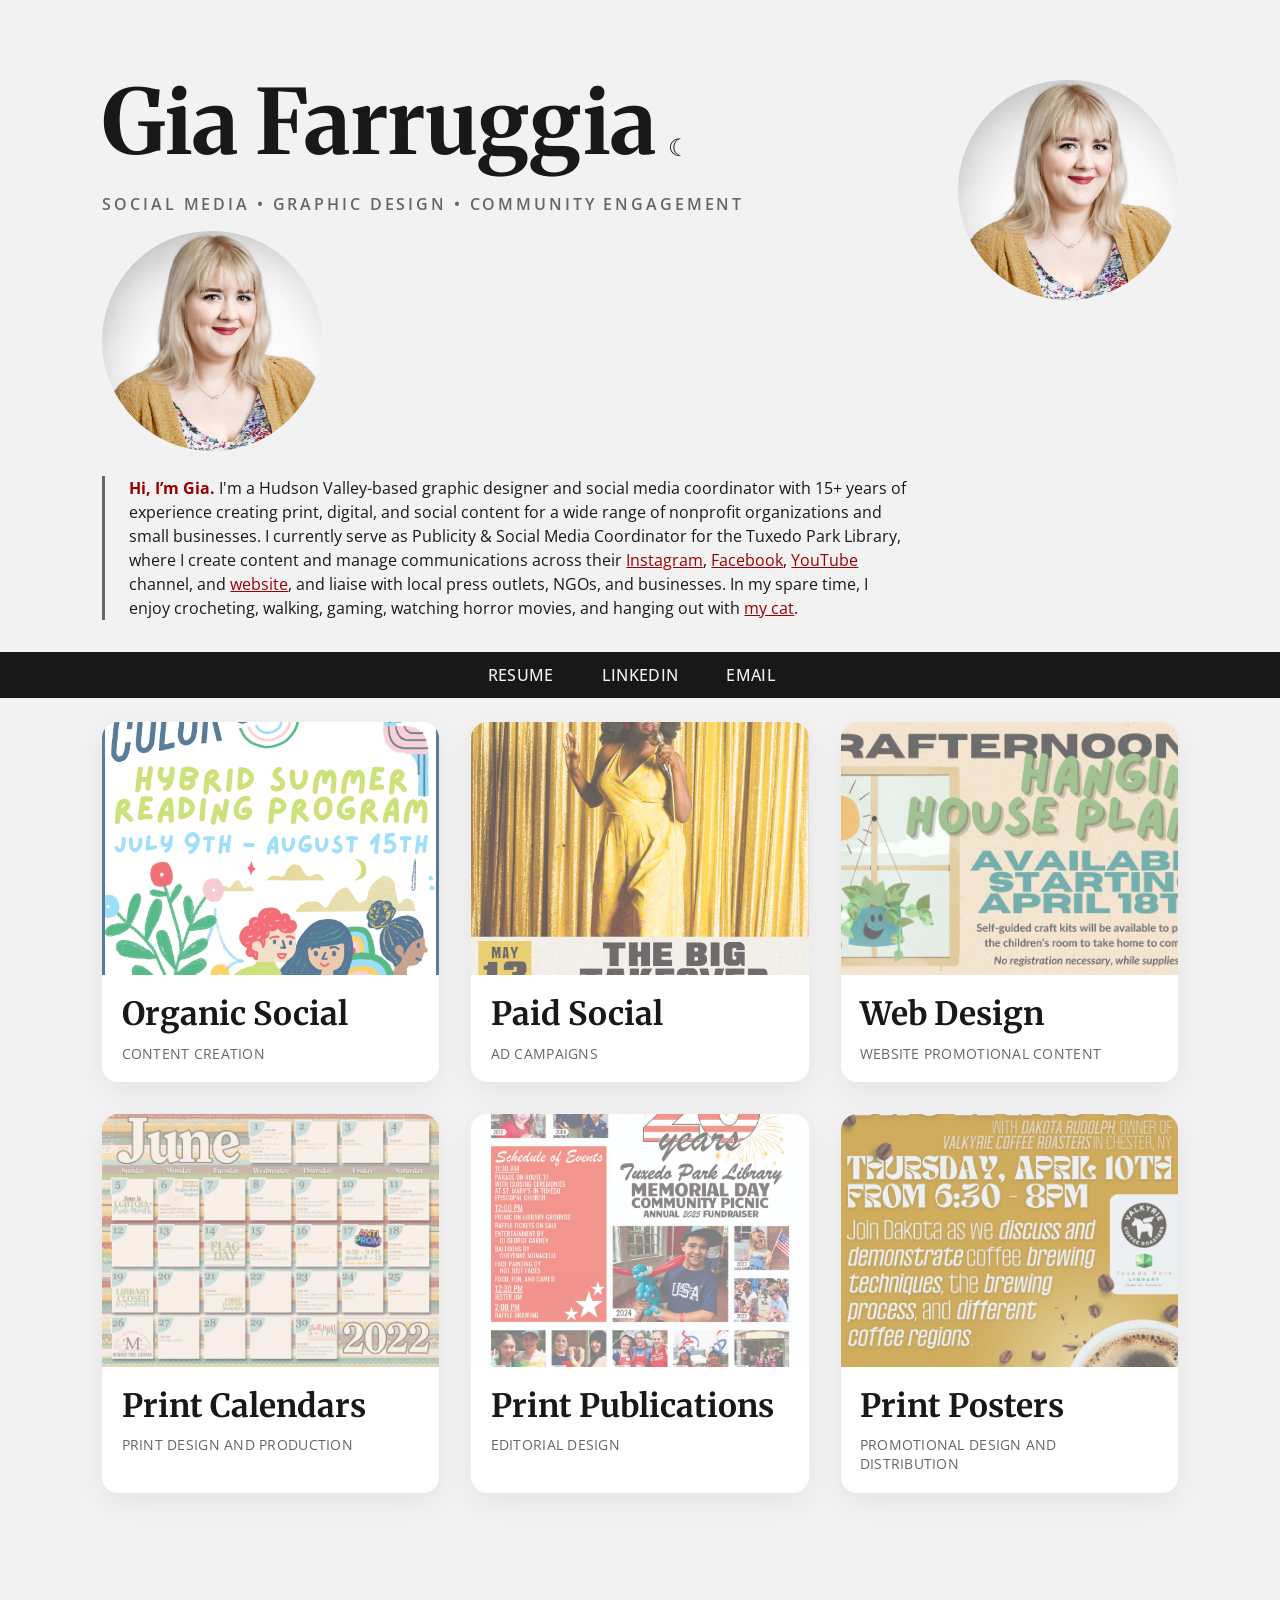
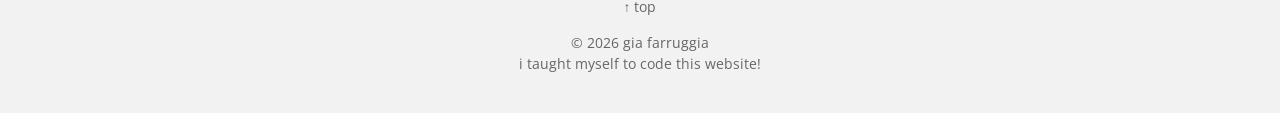
==== index.html @ 2153525d "Update index.html" ====
<!DOCTYPE html>
<html>
<head>
    <meta charset="utf-8">
    <meta name="viewport" content="width=device-width,initial-scale=1">

    <title>Gia Farruggia • Portfolio</title>
    <link rel="icon" type="image/png" href="assets/G.ico">

    <link rel="preconnect" href="https://fonts.googleapis.com">
    <link rel="preconnect" href="https://fonts.gstatic.com" crossorigin>

    <link href="https://fonts.googleapis.com/css2?family=Merriweather:ital,opsz,wght@0,18..144,300..900;1,18..144,300..900&family=Open+Sans:ital,wght@0,300..800;1,300..800&display=swap" rel="stylesheet">

    <link rel="stylesheet" href="style.css">
</head>
<body id ="top">
<section class="intro">

    <div class="intro-text">
        <div class="mobile-theme-link">
            <a href="#" id="theme-toggle-mobile">☾ dark mode</a>
        </div>
        <div class="name-row">
        <h1>Gia Farruggia</h1>
        <button id="theme-toggle" aria-label="toggle dark mode">☾</button>
</div>

        <p class="subtitle">
            <span>SOCIAL MEDIA</span><span class="divider"> • </span>
            <span>GRAPHIC DESIGN</span><span class="divider"> • </span>
            <span>COMMUNITY ENGAGEMENT</span>
        </p>

        <img class="headshot mobile-headshot" src="assets/headshot.jpeg">
        
        <p class="bio">
        <strong>Hi, I’m Gia.</strong> I'm a Hudson Valley-based graphic designer and social media coordinator with 15+ years of experience creating print, digital, and social content for a wide range of nonprofit organizations and small businesses. I currently serve as Publicity & Social Media Coordinator for the Tuxedo Park Library, where I create content and manage communications across their <a href="https://www.instagram.com/tuxedoparklibrary">Instagram</a>, <a href="https://www.facebook.com/tuxedoparklibrary">Facebook</a>, <a href="https://www.youtube.com/@tuxedoparklibrary">YouTube</a> channel, and <a href="https://www.tuxedoparklibrary.org">website</a>, and liaise with local press outlets, NGOs, and businesses. In my spare time, I enjoy crocheting, walking, gaming, watching horror movies, and hanging out with <a href="assets/charlie.jpg" class="charlie-link">my cat</a>.</p>

    </div>

    <img class="headshot desktop-headshot" src="assets/headshot.jpeg" alt="Gia Farruggia">

</section>

<div class="links-bar gallery-nav">
    <a class="nav-left" href="assets/Resume.pdf" target="_blank">Resume</a>
    <a class="nav-center" href="https://www.linkedin.com/in/giafarruggia/" target="_blank">LinkedIn</a>
    <a class="nav-right" href="mailto:giafarruggia@gmail.com">Email</a>
</div>


<main class="grid">
    <a class="card" href="pages/organic-social.html"><img src="assets/organic-social/srp1.png" alt="Organic Social"><div><h3>Organic Social</h3><p>Content creation</p></div></a>
    <a class="card" href="pages/paid-social.html"><img src="assets/paid-social/bigtakeover.png" alt="Paid Social"><div><h3>Paid Social</h3><p>Ad campaigns</p></div></a>
    <a class="card" href="pages/web-design.html"><img src="assets/web-design/houseplant.png" alt="Web Design"><div><h3>Web Design</h3><p>Website promotional content</p></div></a>
    <a class="card" href="pages/print-calendars.html"><img src="assets/print-calendars/june+cal+front.webp" alt="Print Calendars"><div><h3>Print Calendars</h3><p>Print design and production</p></div></a>
    <a class="card" href="pages/print-publications.html"><img src="assets/print-publications/2025-MD-Ad-Journal-FRONT-COVER_1-scaled.jpg" alt="Print Publications"><div><h3>Print Publications</h3><p>Editorial design</p></div></a>
    <a class="card" href="pages/print-posters.html"><img src="assets/print-posters/coffee brewing 101 flyer.png" alt="Print Posters"><div><h3>Print Posters</h3><p>Promotional design and distribution</p></div></a>

</main>

<footer class="site-footer">

    <a href="#top">↑ top</a>

    <p>
        © 2026 gia farruggia<br>
        i taught myself to code this website!
    </p>

</footer>

<div class="lightbox" id="lightbox">
    <span class="lightbox-close">&times;</span>

    <div class="lightbox-content">

        <button class="lightbox-prev">&#10094;</button>

        <div class="lightbox-image-wrapper">
            <img class="lightbox-image" id="lightbox-image" src="" alt="">
            <p class="lightbox-caption" id="lightbox-caption"></p>
        </div>

        <button class="lightbox-next">&#10095;</button>

    </div>
</div>

<script src="script.js"></script>

</body>
</html>
---- style.css ----
:root {
    --serif-font: "Merriweather", serif;
    --sans-font: "Open Sans", sans-serif;

    --background: #f2f2f2;
    --text: #181818;
    --bio-text: #181818;
    --secondary-text: #666;
    --card-background: white;
    --nav-background: #181818;
    --nav-text: #f2f2f2;
    --link: #990000;
    --link-hover: #470000;
}

.dark-mode {
    --background: #181818;
    --text: #f2f2f2;
    --bio-text: #f2f2f2;
    --secondary-text: #aaaaaa;
    --card-background: #242424;
    --nav-background: #f2f2f2;
    --nav-text: #181818;
    --link: #ffb8b8;
    --link-hover: #ffe6e6;
}

body{
    margin:0;
    font-family:var(--sans-font);
    background:var(--background);
    color:var(--text);
}

strong,
b {
    color: var(--link);
}

.intro{
    padding:5rem 8vw 1rem;
    display:flex;
    align-items:flex-start;
    justify-content:space-between;
    gap:3rem;
}

.intro h1{
    font-family:var(--serif-font);
    font-size:clamp(3rem,7vw,5.8rem);
    font-weight:700;
    line-height:.95;
    margin:0;
}

.intro-text{
    flex:1;
}

.headshot{
    width:220px;
    height:220px;
    object-fit:cover;
    border-radius:50%;
    flex-shrink:0;
}

.subtitle {
    margin-top:1.75rem;

    font-family:var(--sans-font);
    font-size:1rem;
    font-weight:600;
    letter-spacing:.18em;
    text-transform:uppercase;

    color:var(--secondary-text);
}

.bio {
    margin-top:1.25rem;
    max-width:800px;
    font-family:var(--sans-font);
    font-size:1rem;
    line-height:1.5;
    color:var(--bio-text);
}

.gallery-page .bio{
    margin-top:2.5rem;
    max-width:800px;
}

a{
    color:var(--link);
}

a:hover{
    color:var(--link-hover);
}

.links-bar{
    background:var(--nav-background);
    padding:.75rem 8vw;

    color:var(--nav-text);
    text-transform: uppercase;
    font-weight:500;
    letter-spacing:.02em;

    display:flex;
    align-items:center;
    justify-content:center;
}

.links-bar a{
    color:var(--nav-text);
    text-transform:uppercase;
    text-decoration:none;
    font-weight:500;
    letter-spacing:.02em;
    white-space:nowrap;
}

.links-bar a:hover{
    opacity:.7;
}

.gallery-nav {
    display: grid;
    grid-template-columns: minmax(0,1fr) auto minmax(0,1fr);
    align-items: center;
    padding: .75rem 8vw;
    column-gap: 3rem;
}

.gallery-nav .nav-left {
    justify-self: end;
}

.gallery-nav .nav-center {
    justify-self: center;
}

.gallery-nav .nav-right {
    justify-self: start;
}

.gallery-nav a {
    white-space: nowrap;
}

.grid{
    display:grid;
    grid-template-columns:repeat(auto-fit,minmax(320px,1fr));
    gap:2rem;
    padding:1.5rem 8vw 5rem;
}

.gallery{
    display:grid;
    grid-template-columns:repeat(auto-fit, minmax(280px, 1fr));
    gap:2rem;
    padding:1.5rem 8vw 5rem;
}

.gallery img{
    width:100%;
    height:auto;
    display:block;
    border-radius:12px;
    box-shadow:0 8px 24px rgba(0,0,0,.08);
    transition:transform .25s ease, box-shadow .25s ease;
}

.gallery img:hover{
        transform:scale(1.02);
        box-shadow:0 12px 30px rgba(0,0,0,.12);
}

.pdf-thumbnail{
    width:100%;
    height:auto;
    display:block;
    border-radius:12px;
    box-shadow:0 8px 24px rgba(0,0,0,.08);
    transition:transform .2s ease;
}

.pdf-thumbnail:hover{
    transform:translateY(-4px);
}

.calendar-gallery{
    grid-template-columns:repeat(2, 1fr);
}

.web-gallery{
    grid-template-columns:repeat(3, 1fr);
}

.lightbox{
    display:none;
    position:fixed;
    z-index:1000;
    inset:0;
    background:rgba(0,0,0,.85);
    justify-content:center;
    align-items:center;
}

.lightbox-image{
    max-width:80vw;
    max-height:80vh;
    width:auto;
    height:auto;
    object-fit:contain;
}

.lightbox-close{
    position:absolute;
    top:2rem;
    right:3rem;
    color:white;
    font-size:3rem;
    cursor:pointer;
}

.lightbox-content{
    display:flex;
    align-items:center;
    gap:1rem;
    max-width:90vw;
    max-height:90vh;
}

.lightbox-prev,
.lightbox-next{
    background:none;
    border:none;
    color:white;
    font-size:3rem;
    cursor:pointer;
    flex-shrink:0;
}

.lightbox-prev:hover,
.lightbox-next:hover{
    opacity:.7;
}

.lightbox-image-wrapper{
    text-align:center;
}

.lightbox-caption{
    color:white;
    font-family:var(--sans-font);
    font-size:.9rem;
    margin:1rem 0 0;
}

.card{
    text-decoration:none;
    color:inherit;
    background:var(--card-background);
    border-radius:16px;
    overflow:hidden;
    box-shadow:0 10px 30px rgba(0,0,0,.06);
    transition:.25s;
}

.card:hover{
    transform:translateY(-6px);
}

.card:hover img{
    opacity:1;
}

.card img{
    width:100%;
    aspect-ratio:4/3;
    object-fit:cover;
    display:block;
    background:#ddd;
    opacity:.65;
    transition:.25s ease;
}
.card div{
    padding:1.2rem
}

.card p{
    margin:.6rem 0 0;
    font-size:.85rem;
    text-transform:uppercase;
    color:var(--secondary-text);
    letter-spacing:.02em;
}

h3{
    margin:0;
    font-family:var(--serif-font);
    font-size:2rem;
}

.desktop-link{
    display:inline;
}

.mobile-link{
    display:none;
}

.name-row{
    display:flex;
    align-items:baseline;
    gap:.75rem;
}

#theme-toggle{
    border:none;
    background:none;
    font-size:1.5rem;
    cursor:pointer;
    color:var(--text);
    padding:0;
    line-height:1;
    transform:translateY(.1rem);
    transition:opacity .2s ease, transform .2s ease;
}

#theme-toggle:hover{
    opacity:.6;
    transform:translateY(.1rem) rotate(15deg);
}

.mobile-theme-link{
    display:none;
}

.mobile-theme-link a{
    color:var(--secondary-text);
    text-decoration:none;
    font-size:.85rem;
    text-transform:lowercase;
}

.mobile-theme-link a:hover{
    color:var(--text);
}

.site-footer{
    text-align:center;
    padding:1.5rem 8vw;
    font-family:var(--sans-font);
    font-size:.85rem;
    color:var(--secondary-text);
    text-transform:lowercase;
}

.site-footer a{
    color:var(--secondary-text);
    text-decoration:none;
}

.site-footer a:hover{
    color:var(--text);
}

.site-footer p{
    margin-top:1rem;
    line-height:1.6;
}

@media (min-width:701px){

    .bio{
        border-left:3px solid var(--secondary-text);
        padding-left:1.5rem;
    }

}

@media (max-width:700px){

    .intro{
        flex-direction:column;
        align-items:flex-start;
    }

    .headshot{
        display:none;
    }

   .subtitle span:not(.divider){
        display:block;
    }

    .subtitle .divider{
        display:none;
    }

    .desktop-link{
        display:none;
    }

    .mobile-link{
        display:inline;
    }

    .divider{
        display:none;
    }

    .calendar-gallery{
        grid-template-columns:1fr;
    }

    .web-gallery{
        grid-template-columns:1fr;
    }

    .card img{
        opacity:1;
    }

    .gallery img:hover,
    .card:hover{
        transform:none;
    }

    .mobile-theme-link{
        display:block;
        margin-bottom:1rem;
    }

    .name-row button{
        display:none;
    }

}

.links-bar{
    overflow:hidden;
}

.gallery-nav *{
    white-space:nowrap;
}
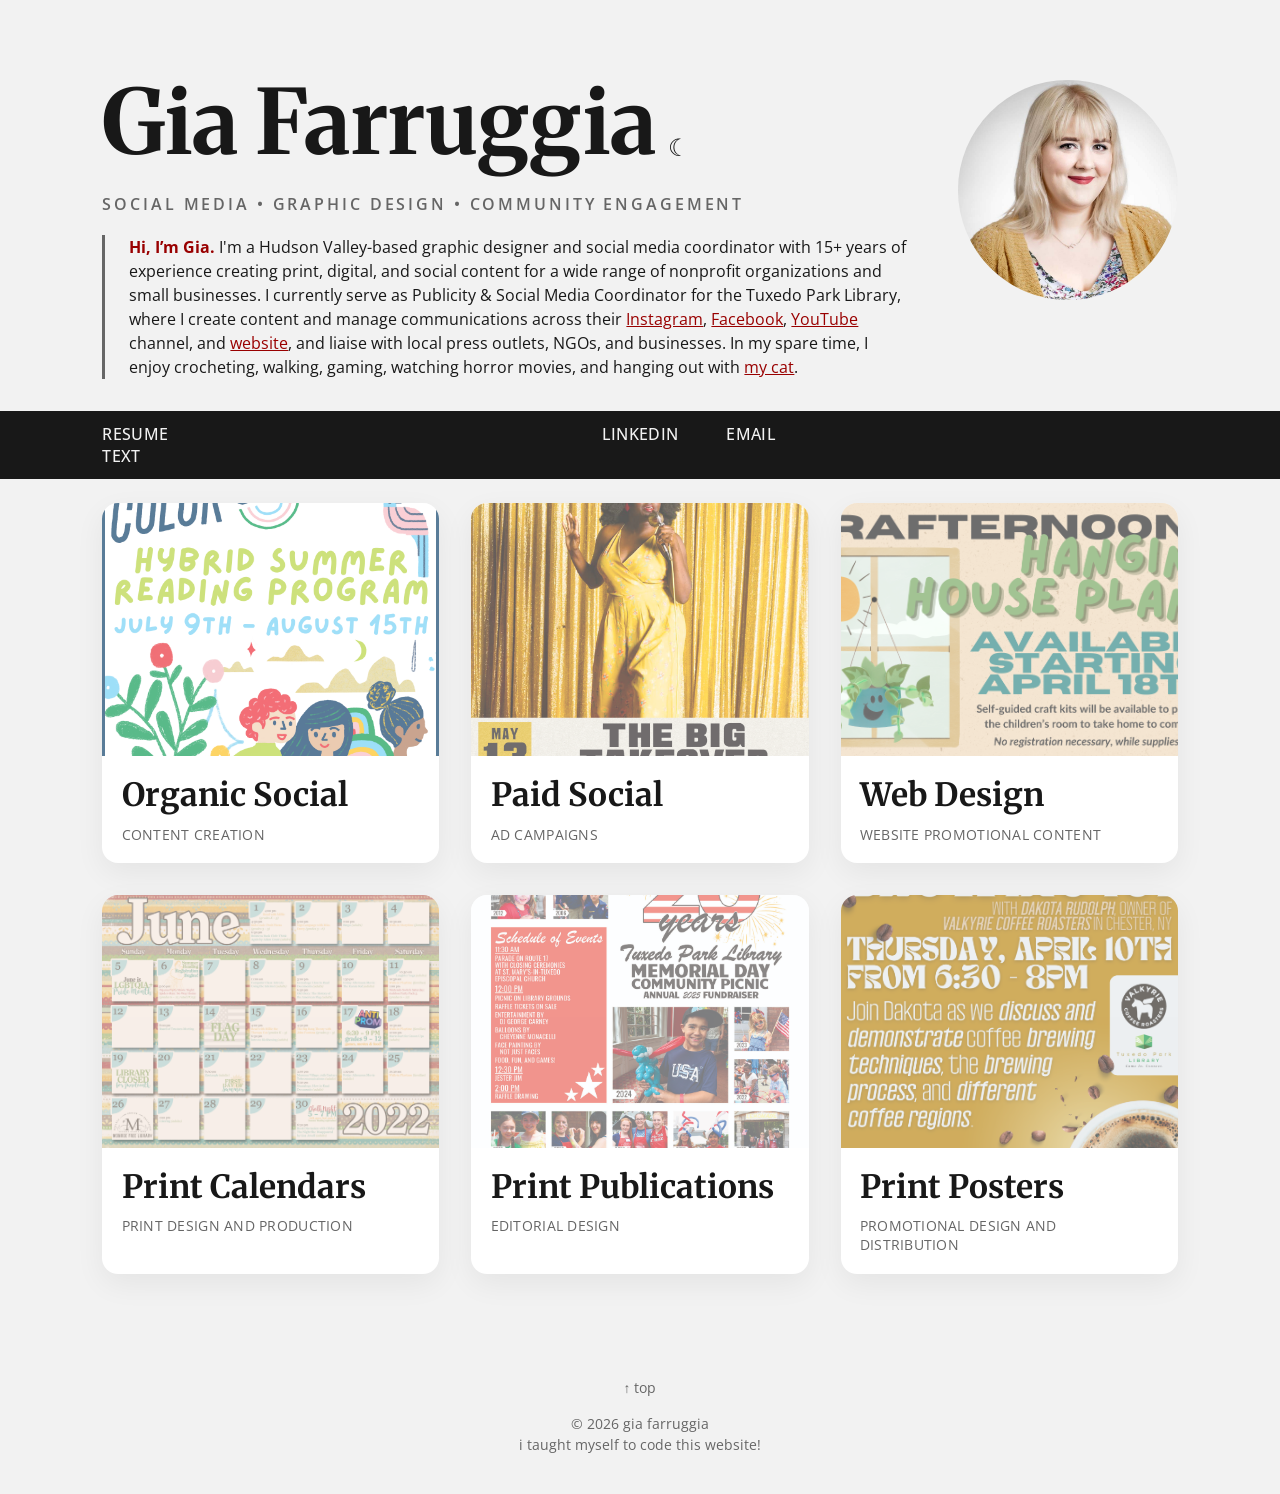
==== commit e3787246: "Update index.html" ====
--- a/index.html
+++ b/index.html
@@ -43,10 +43,11 @@
 
 </section>
 
-<div class="links-bar gallery-nav">
-    <a class="nav-left" href="assets/Resume.pdf" target="_blank">Resume</a>
-    <a class="nav-center" href="https://www.linkedin.com/in/giafarruggia/" target="_blank">LinkedIn</a>
-    <a class="nav-right" href="mailto:giafarruggia@gmail.com">Email</a>
+<div class="links-bar gallery-nav homepage-nav">
+    <a href="assets/Resume.pdf" target="_blank">Resume</a>
+    <a href="https://www.linkedin.com/in/giafarruggia/" target="_blank">LinkedIn</a>
+    <a href="mailto:giafarruggia@gmail.com">Email</a>
+    <a href="sms:+18454920769">Text</a>
 </div>
 
 
--- a/style.css
+++ b/style.css
@@ -57,12 +57,16 @@
     flex:1;
 }
 
-.headshot{
+.desktop-headshot {
     width:220px;
     height:220px;
+    border-radius:50%;
     object-fit:cover;
-    border-radius:50%;
-    flex-shrink:0;
+    margin-top:0;
+}
+
+.mobile-headshot {
+    display:none;
 }
 
 .subtitle {
@@ -84,6 +88,12 @@
     font-size:1rem;
     line-height:1.5;
     color:var(--bio-text);
+}
+
+.bio::after {
+    content:"";
+    display:table;
+    clear:both;
 }
 
 .gallery-page .bio{
@@ -383,6 +393,7 @@
 
 }
 
+/* mobile */
 @media (max-width:700px){
 
     .intro{
@@ -390,8 +401,18 @@
         align-items:flex-start;
     }
 
-    .headshot{
+    .desktop-headshot {
         display:none;
+    }
+
+    .mobile-headshot {
+        display:block;
+        float:right;
+        width:90px;
+        height:90px;
+        border-radius:50%;
+        object-fit:cover;
+        margin:0 0 .5rem 1rem;
     }
 
    .subtitle span:not(.divider){
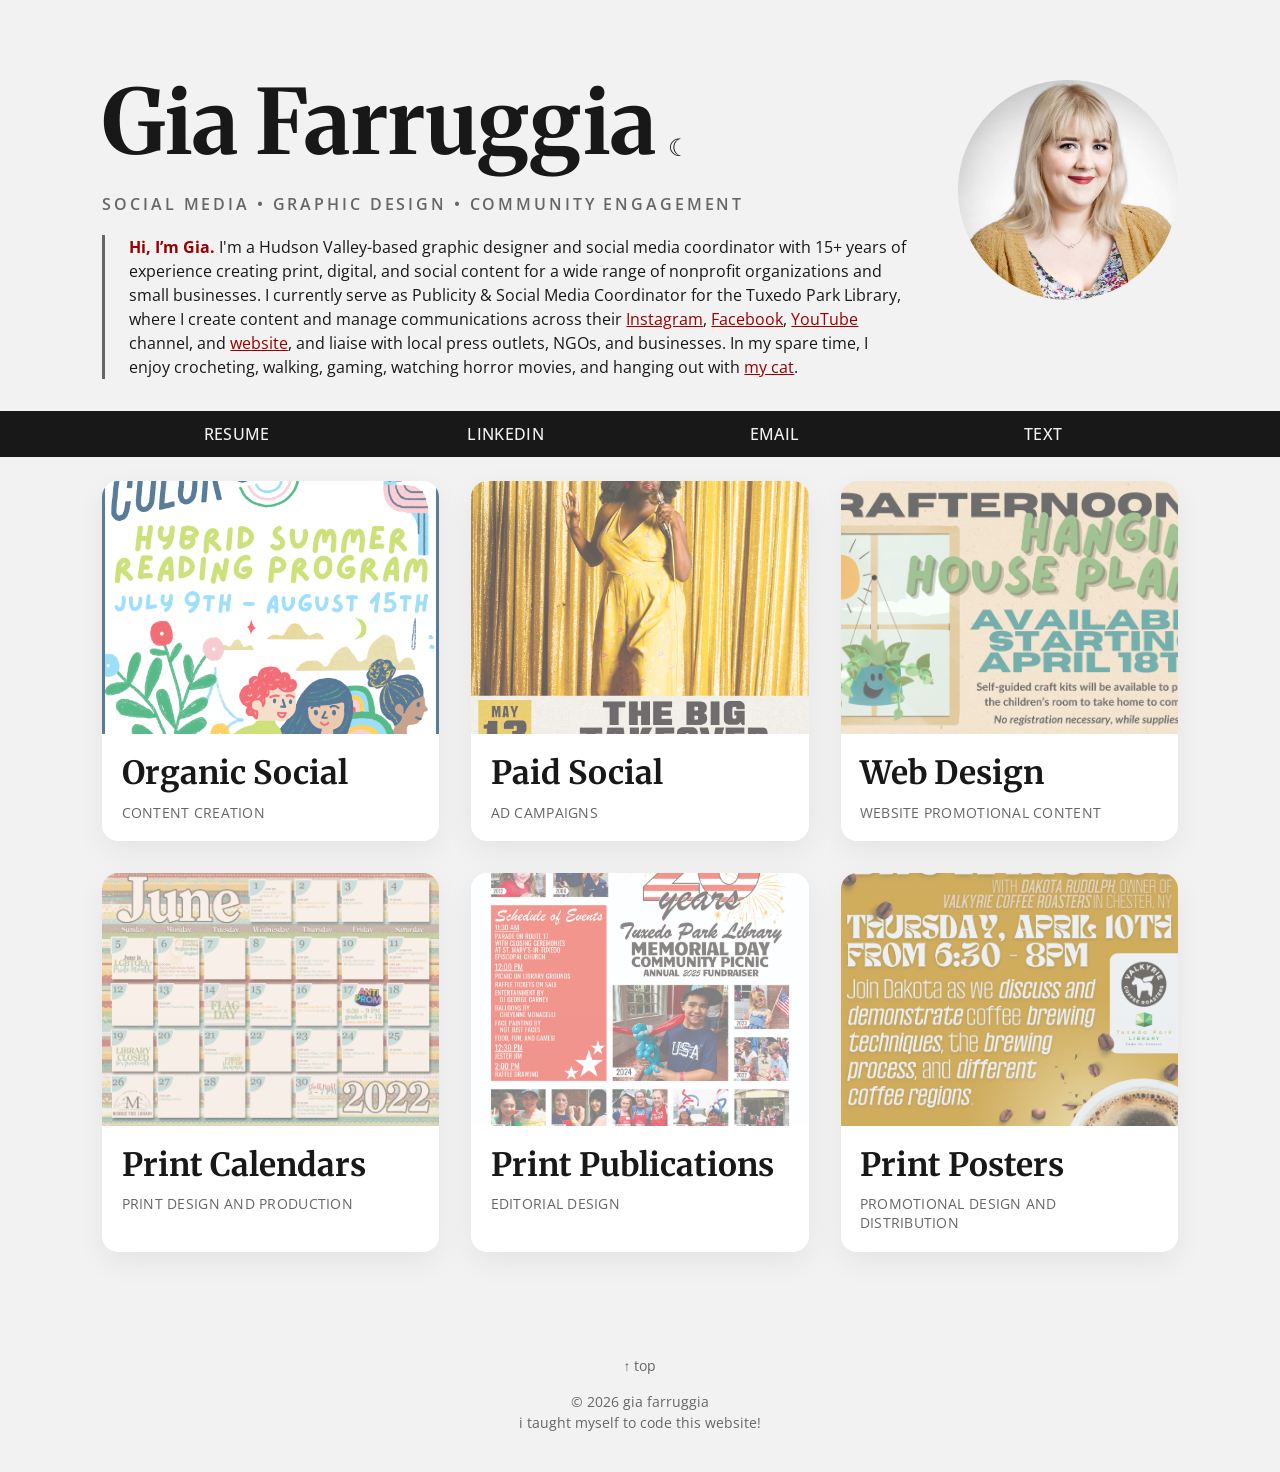
==== commit 380e488a: "Remove gallery-nav class from links bar" ====
--- a/index.html
+++ b/index.html
@@ -43,7 +43,7 @@
 
 </section>
 
-<div class="links-bar gallery-nav homepage-nav">
+<div class="links-bar homepage-nav">
     <a href="assets/Resume.pdf" target="_blank">Resume</a>
     <a href="https://www.linkedin.com/in/giafarruggia/" target="_blank">LinkedIn</a>
     <a href="mailto:giafarruggia@gmail.com">Email</a>
--- a/style.css
+++ b/style.css
@@ -160,6 +160,12 @@
     white-space: nowrap;
 }
 
+.homepage-nav {
+    display:grid;
+    grid-template-columns:repeat(4, 1fr);
+    text-align:center;
+}
+
 .grid{
     display:grid;
     grid-template-columns:repeat(auto-fit,minmax(320px,1fr));
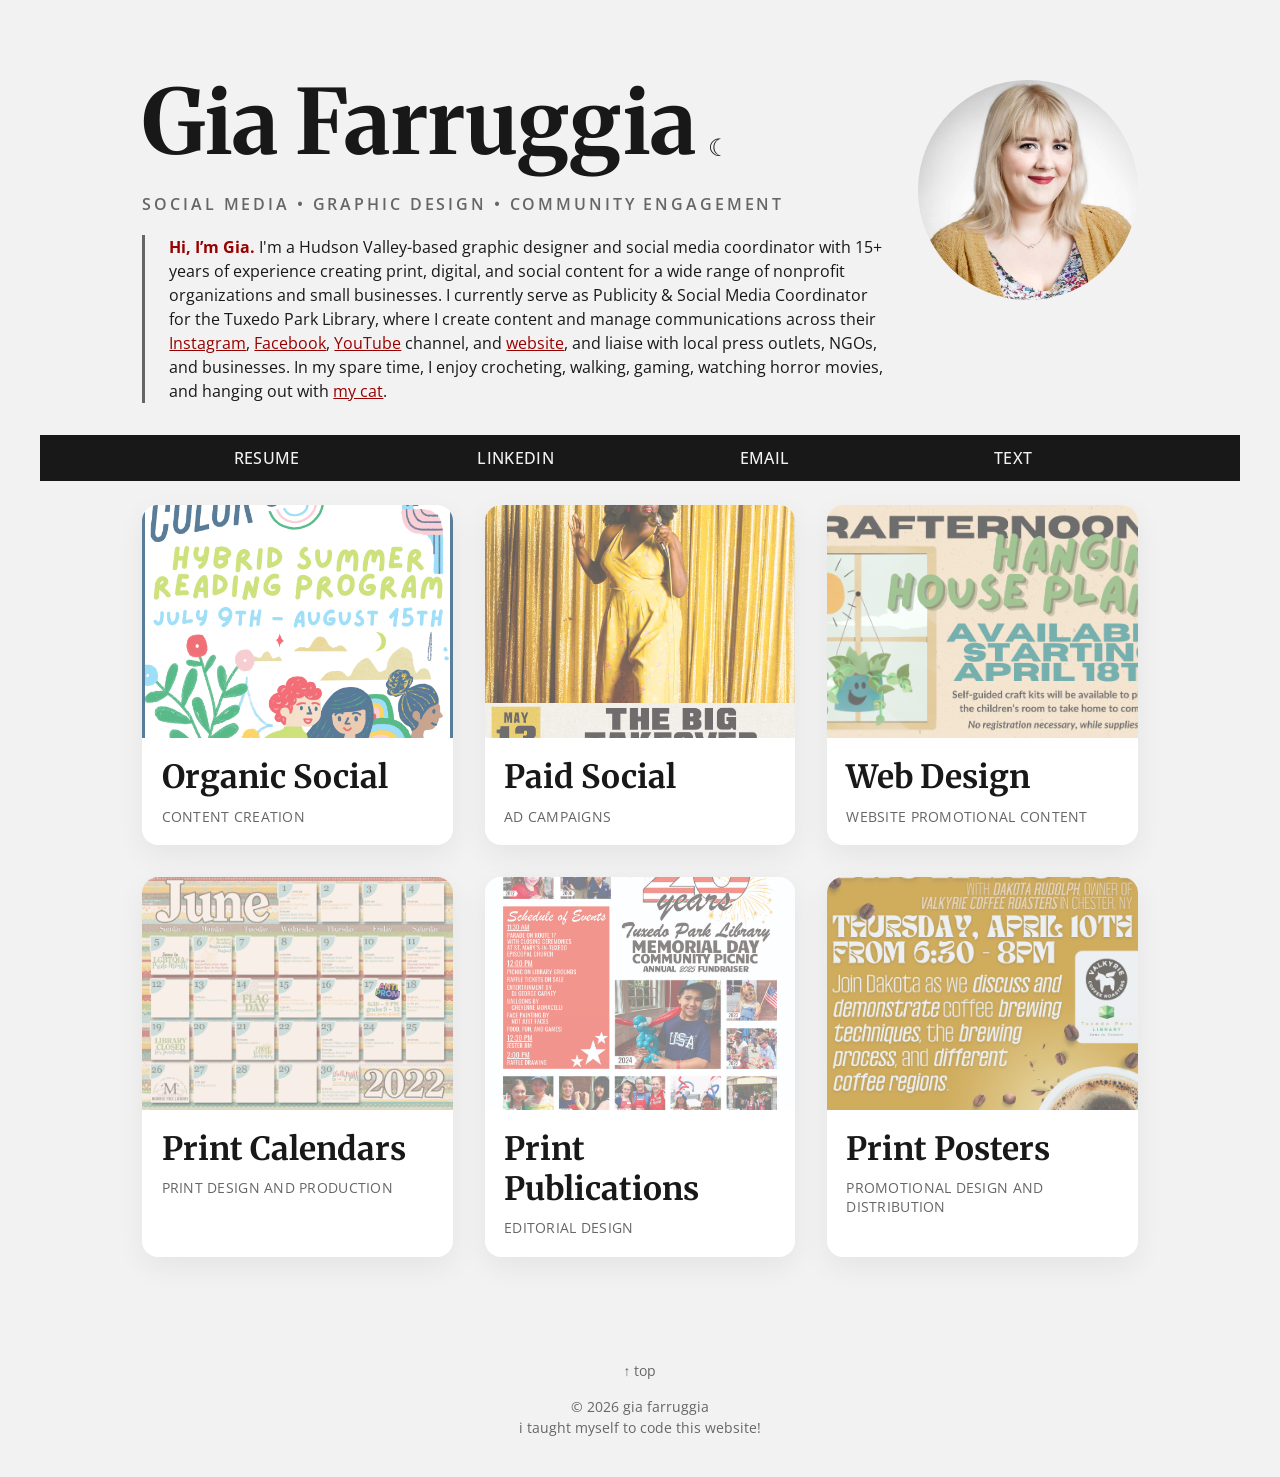
==== commit 3cc9f687: "Update index.html" ====
--- a/index.html
+++ b/index.html
@@ -3,6 +3,12 @@
 <head>
     <meta charset="utf-8">
     <meta name="viewport" content="width=device-width,initial-scale=1">
+    <meta name="description" content="Gia Farruggia is a graphic designer and social media coordinator based in Hudson Valley, New York specializing in nonprofit communications, editorial design, web design, and social media.">
+    <meta property="og:title" content="Gia Farruggia • Portfolio">
+    <meta property="og:description" content="Graphic design, social media, web design, editorial design, and communications.">
+    <meta property="og:image" content="THUMBNAIL LINK">
+    <meta property="og:type" content="website">
+    <meta property="og:url" content="https://www.giafarruggia.com/">
 
     <title>Gia Farruggia • Portfolio</title>
     <link rel="icon" type="image/png" href="assets/G.ico">
@@ -15,6 +21,7 @@
     <link rel="stylesheet" href="style.css">
 </head>
 <body id ="top">
+<div class="page">
 <section class="intro">
 
     <div class="intro-text">
@@ -88,6 +95,7 @@
 
     </div>
 </div>
+</div>
 
 <script src="script.js"></script>
 
--- a/style.css
+++ b/style.css
@@ -25,6 +25,11 @@
     --link-hover: #ffe6e6;
 }
 
+.page{
+    max-width:1200px;
+    margin:0 auto;
+}
+
 body{
     margin:0;
     font-family:var(--sans-font);
@@ -42,7 +47,7 @@
     display:flex;
     align-items:flex-start;
     justify-content:space-between;
-    gap:3rem;
+    gap:2rem;
 }
 
 .intro h1{
@@ -168,7 +173,7 @@
 
 .grid{
     display:grid;
-    grid-template-columns:repeat(auto-fit,minmax(320px,1fr));
+    grid-template-columns:repeat(3,1fr);
     gap:2rem;
     padding:1.5rem 8vw 5rem;
 }
@@ -437,8 +442,17 @@
         display:inline;
     }
 
+    .homepage-nav {
+        display:flex;
+        justify-content:space-between;
+    }
+
     .divider{
         display:none;
+    }
+
+    .grid{
+    grid-template-columns:1fr;
     }
 
     .calendar-gallery{
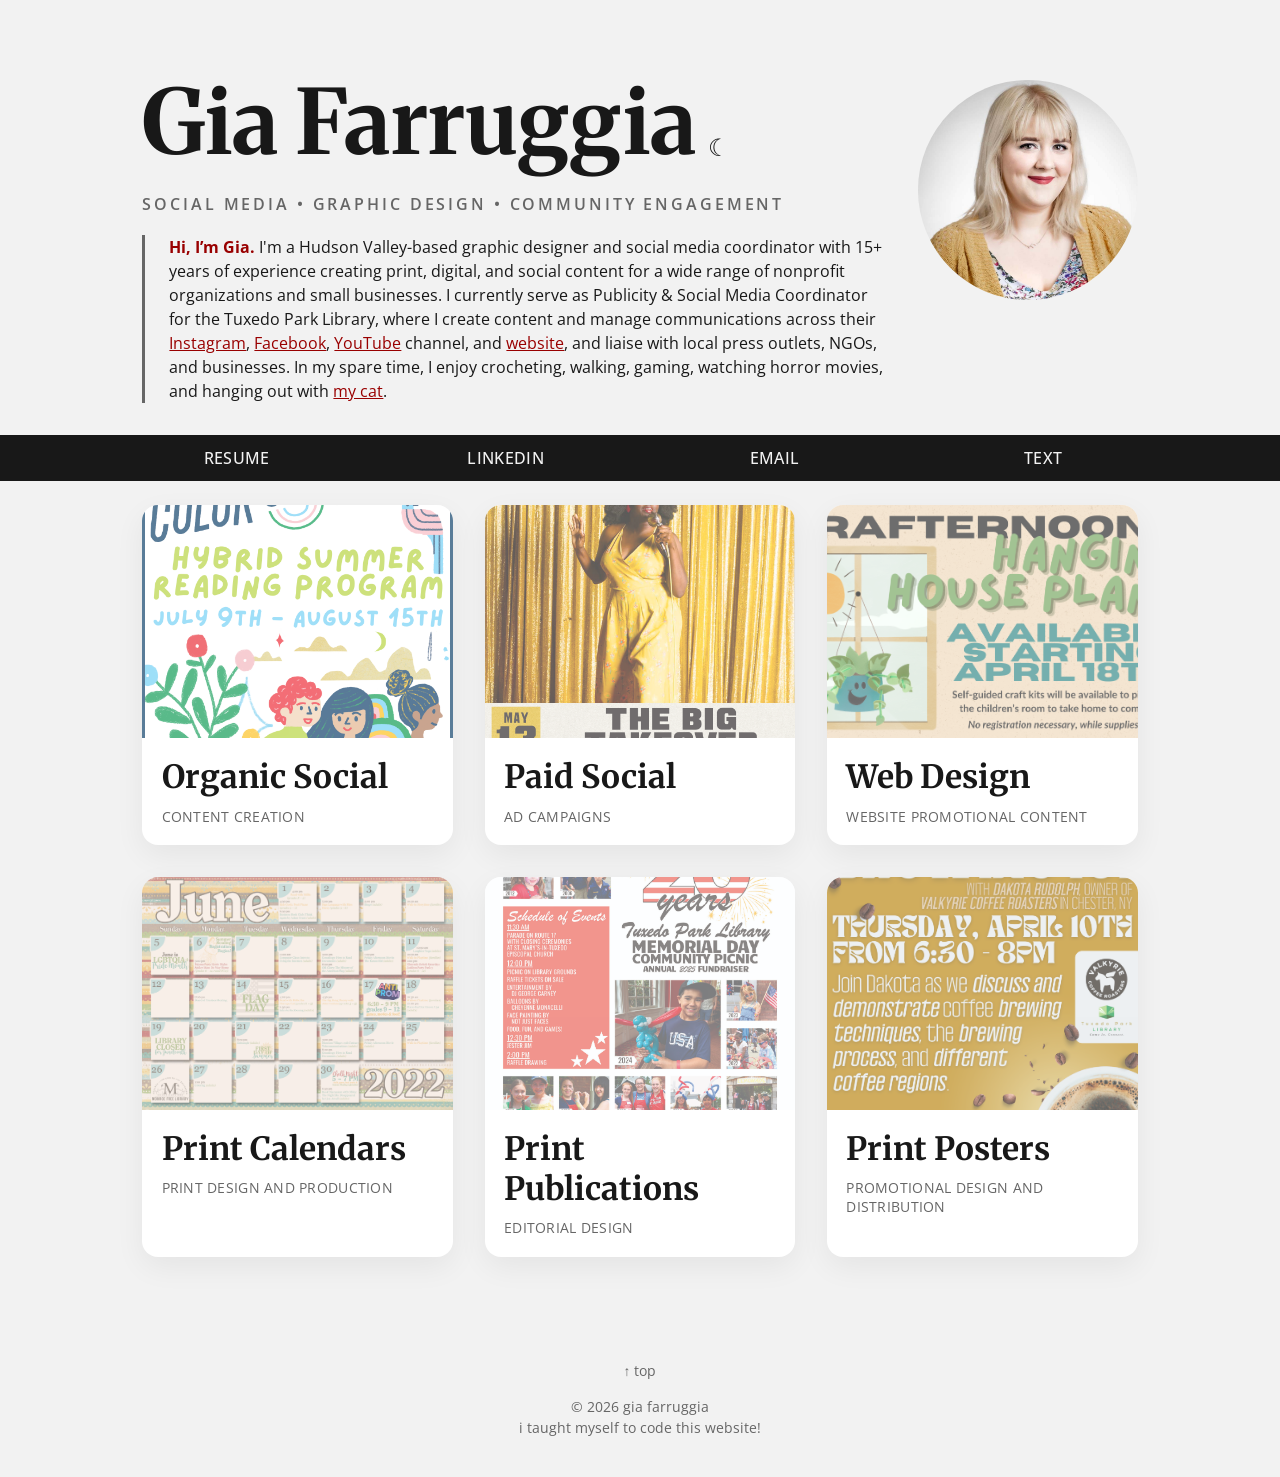
==== commit a3941dc2: "Add links bar and content cards to index.html Added a new section with navigation links and content " ====
--- a/index.html
+++ b/index.html
@@ -49,6 +49,7 @@
     <img class="headshot desktop-headshot" src="assets/headshot.jpeg" alt="Gia Farruggia">
 
 </section>
+</div>
 
 <div class="links-bar homepage-nav">
     <a href="assets/Resume.pdf" target="_blank">Resume</a>
@@ -57,7 +58,8 @@
     <a href="sms:+18454920769">Text</a>
 </div>
 
-
+<div class="page">
+    
 <main class="grid">
     <a class="card" href="pages/organic-social.html"><img src="assets/organic-social/srp1.png" alt="Organic Social"><div><h3>Organic Social</h3><p>Content creation</p></div></a>
     <a class="card" href="pages/paid-social.html"><img src="assets/paid-social/bigtakeover.png" alt="Paid Social"><div><h3>Paid Social</h3><p>Ad campaigns</p></div></a>
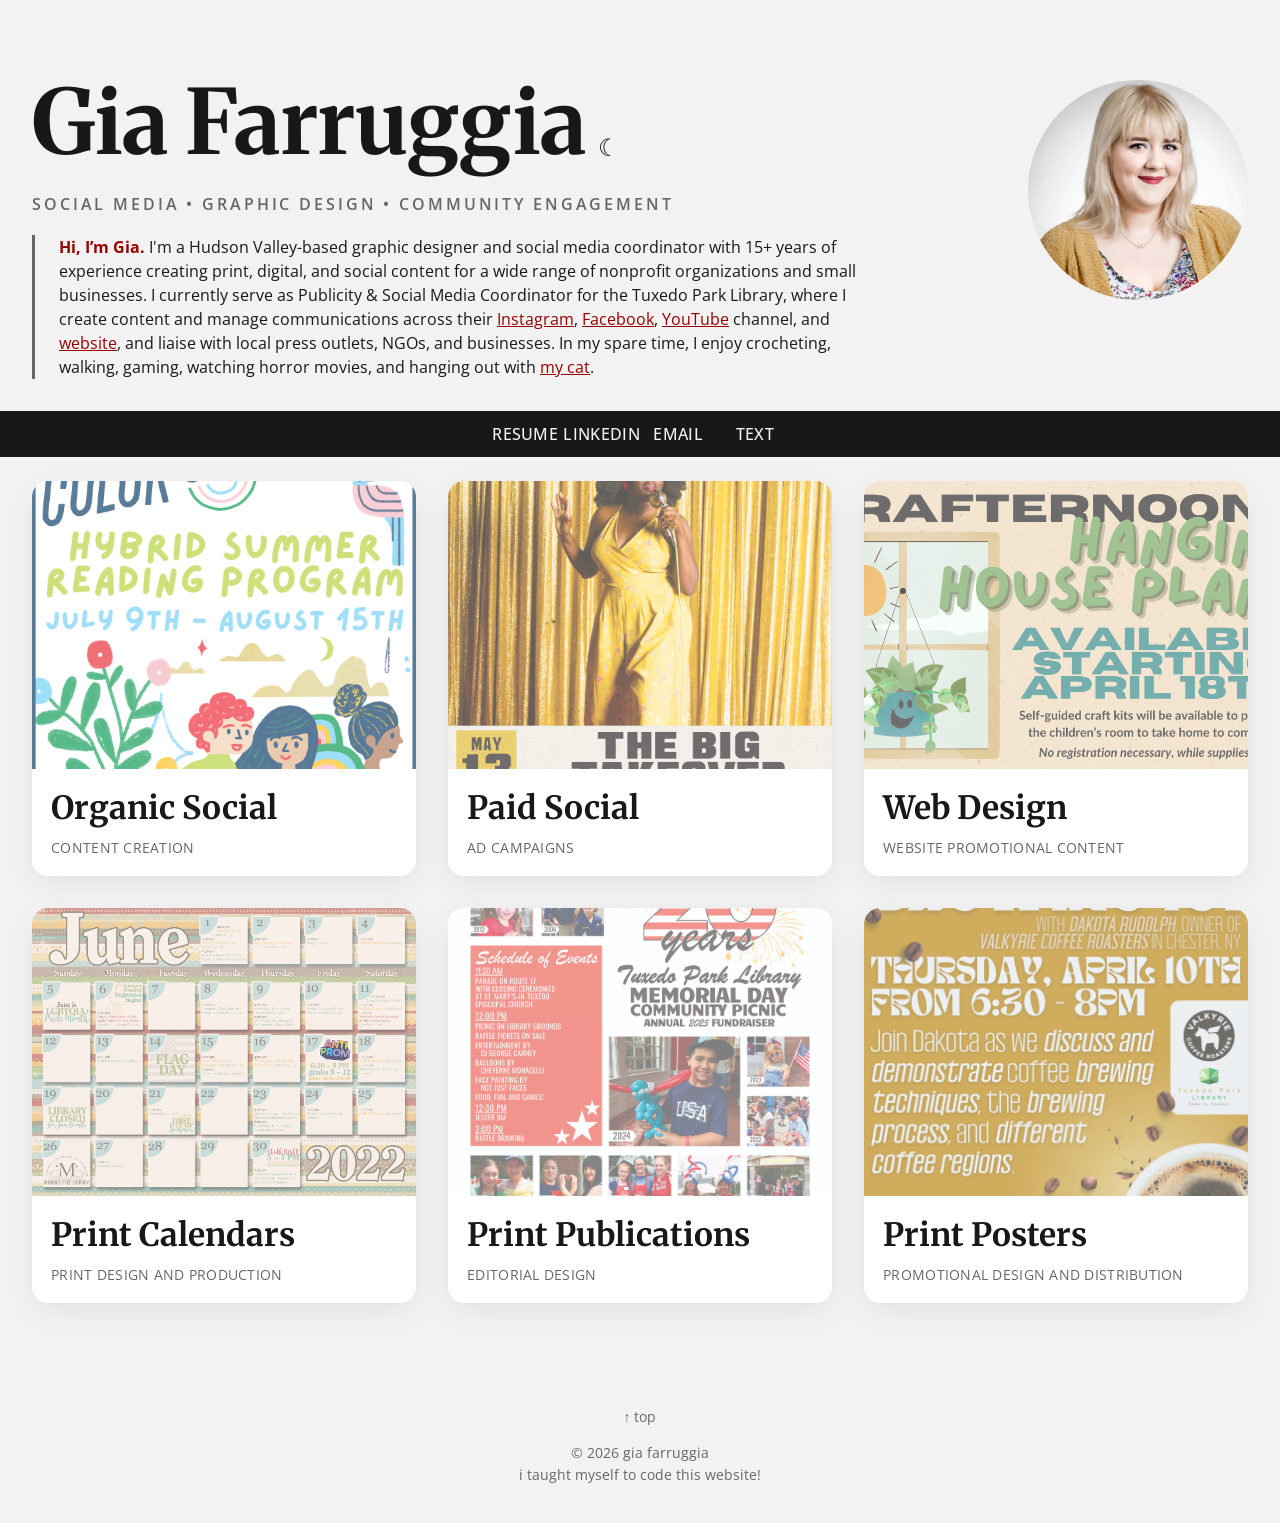
==== commit cb75e81d: "Refactor links-bar structure in index.html" ====
--- a/index.html
+++ b/index.html
@@ -51,11 +51,13 @@
 </section>
 </div>
 
-<div class="links-bar homepage-nav">
-    <a href="assets/Resume.pdf" target="_blank">Resume</a>
-    <a href="https://www.linkedin.com/in/giafarruggia/" target="_blank">LinkedIn</a>
-    <a href="mailto:giafarruggia@gmail.com">Email</a>
-    <a href="sms:+18454920769">Text</a>
+<div class="links-bar">
+    <div class="nav-inner homepage-nav">
+        <a href="assets/Resume.pdf">Resume</a>
+        <a href="https://www.linkedin.com/in/giafarruggia/">LinkedIn</a>
+        <a href="mailto:giafarruggia@gmail.com">Email</a>
+        <a href="sms:+18454920769">Text</a>
+    </div>
 </div>
 
 <div class="page">
--- a/style.css
+++ b/style.css
@@ -26,8 +26,10 @@
 }
 
 .page{
-    max-width:1200px;
+    max-width:1300px;
     margin:0 auto;
+    padding:0 2rem;
+    box-sizing:border-box;
 }
 
 body{
@@ -43,7 +45,7 @@
 }
 
 .intro{
-    padding:5rem 8vw 1rem;
+    padding:5rem 0 1rem;
     display:flex;
     align-items:flex-start;
     justify-content:space-between;
@@ -175,14 +177,14 @@
     display:grid;
     grid-template-columns:repeat(3,1fr);
     gap:2rem;
-    padding:1.5rem 8vw 5rem;
+    padding:1.5rem 0 5rem;
 }
 
 .gallery{
     display:grid;
     grid-template-columns:repeat(auto-fit, minmax(280px, 1fr));
     gap:2rem;
-    padding:1.5rem 8vw 5rem;
+    padding:1.5rem 0 5rem;
 }
 
 .gallery img{
@@ -374,7 +376,7 @@
 
 .site-footer{
     text-align:center;
-    padding:1.5rem 8vw;
+    padding:1.5rem 0;
     font-family:var(--sans-font);
     font-size:.85rem;
     color:var(--secondary-text);
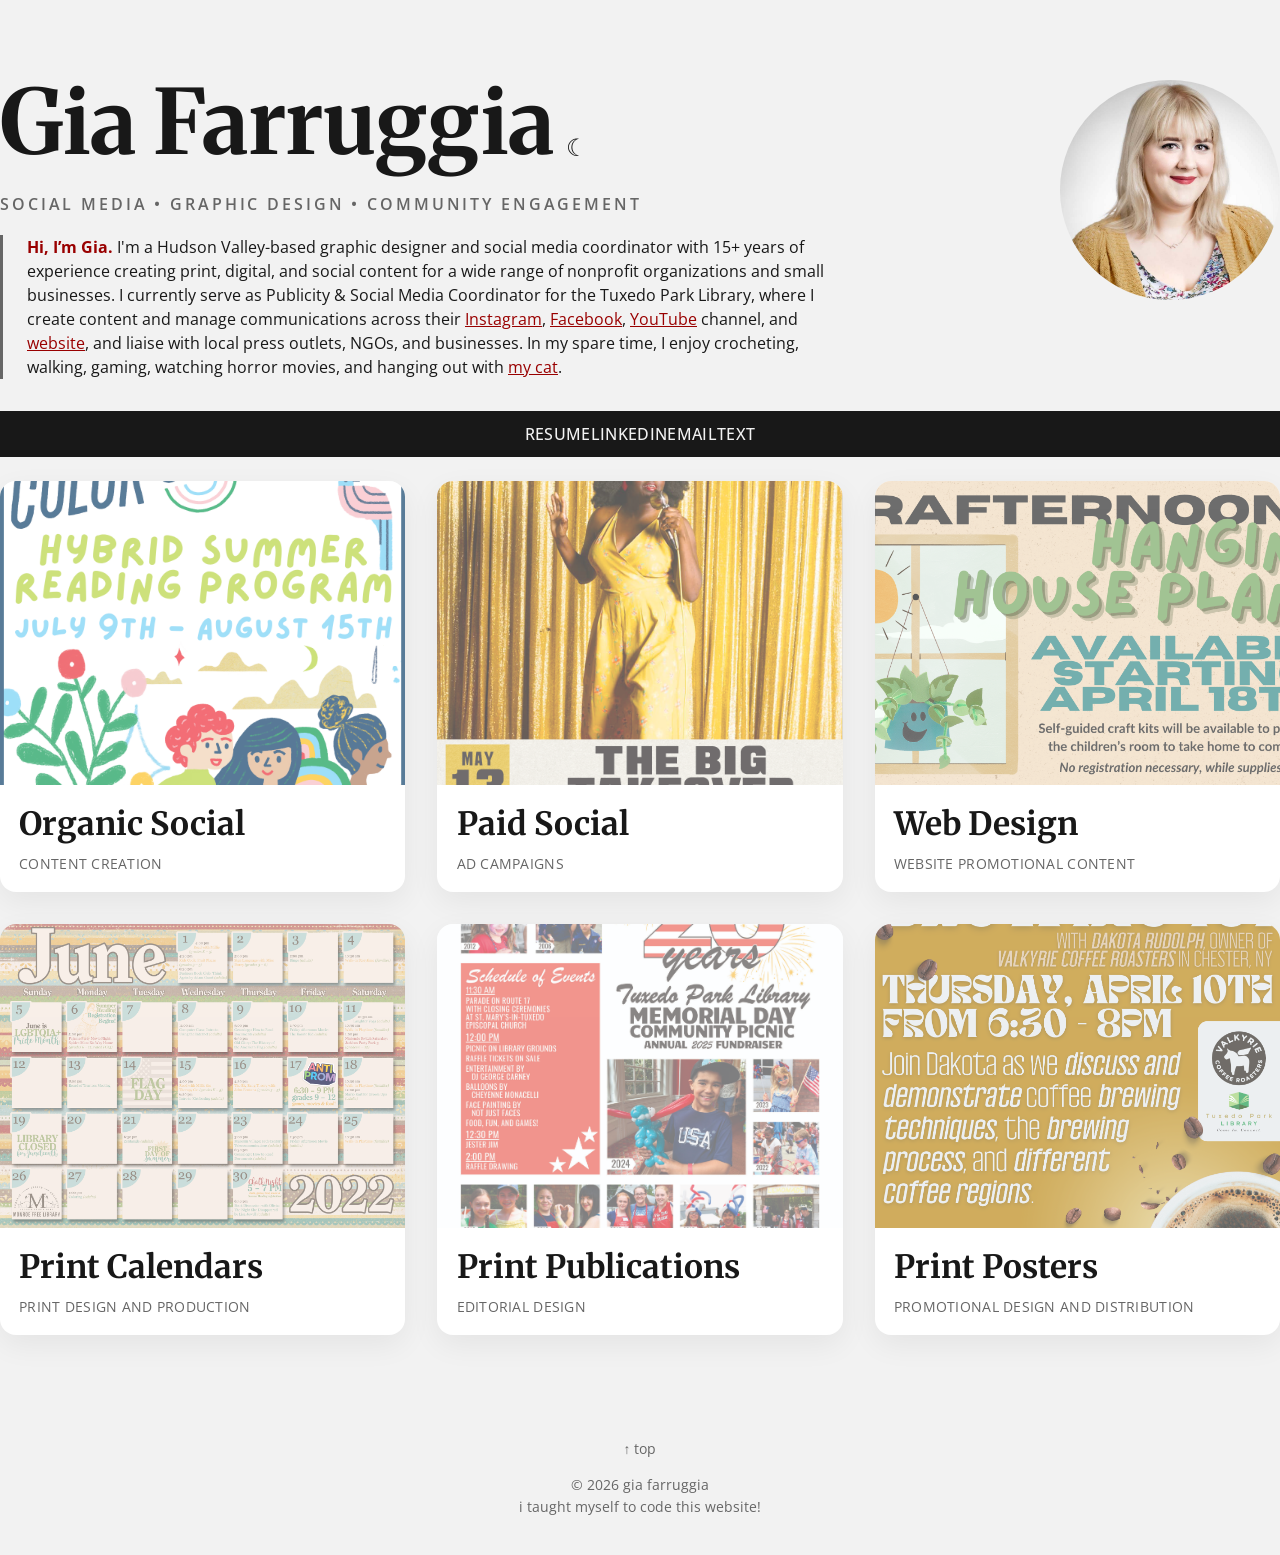
==== commit 27f081c9: "Remove meta tags and update links in index.html" ====
--- a/index.html
+++ b/index.html
@@ -3,12 +3,6 @@
 <head>
     <meta charset="utf-8">
     <meta name="viewport" content="width=device-width,initial-scale=1">
-    <meta name="description" content="Gia Farruggia is a graphic designer and social media coordinator based in Hudson Valley, New York specializing in nonprofit communications, editorial design, web design, and social media.">
-    <meta property="og:title" content="Gia Farruggia • Portfolio">
-    <meta property="og:description" content="Graphic design, social media, web design, editorial design, and communications.">
-    <meta property="og:image" content="THUMBNAIL LINK">
-    <meta property="og:type" content="website">
-    <meta property="og:url" content="https://www.giafarruggia.com/">
 
     <title>Gia Farruggia • Portfolio</title>
     <link rel="icon" type="image/png" href="assets/G.ico">
@@ -21,7 +15,6 @@
     <link rel="stylesheet" href="style.css">
 </head>
 <body id ="top">
-<div class="page">
 <section class="intro">
 
     <div class="intro-text">
@@ -49,19 +42,15 @@
     <img class="headshot desktop-headshot" src="assets/headshot.jpeg" alt="Gia Farruggia">
 
 </section>
+
+<div class="links-bar homepage-nav">
+    <a href="assets/Resume.pdf" target="_blank">Resume</a>
+    <a href="https://www.linkedin.com/in/giafarruggia/" target="_blank">LinkedIn</a>
+    <a href="mailto:giafarruggia@gmail.com">Email</a>
+    <a href="sms:+18454920769">Text</a>
 </div>
 
-<div class="links-bar">
-    <div class="nav-inner homepage-nav">
-        <a href="assets/Resume.pdf">Resume</a>
-        <a href="https://www.linkedin.com/in/giafarruggia/">LinkedIn</a>
-        <a href="mailto:giafarruggia@gmail.com">Email</a>
-        <a href="sms:+18454920769">Text</a>
-    </div>
-</div>
 
-<div class="page">
-    
 <main class="grid">
     <a class="card" href="pages/organic-social.html"><img src="assets/organic-social/srp1.png" alt="Organic Social"><div><h3>Organic Social</h3><p>Content creation</p></div></a>
     <a class="card" href="pages/paid-social.html"><img src="assets/paid-social/bigtakeover.png" alt="Paid Social"><div><h3>Paid Social</h3><p>Ad campaigns</p></div></a>
@@ -99,7 +88,6 @@
 
     </div>
 </div>
-</div>
 
 <script src="script.js"></script>
 
--- a/style.css
+++ b/style.css
@@ -167,7 +167,11 @@
     white-space: nowrap;
 }
 
-.homepage-nav {
+.nav-inner {
+    max-width:1300px;
+    margin:0 auto;
+    padding:0 2rem;
+    box-sizing:border-box;
     display:grid;
     grid-template-columns:repeat(4, 1fr);
     text-align:center;
